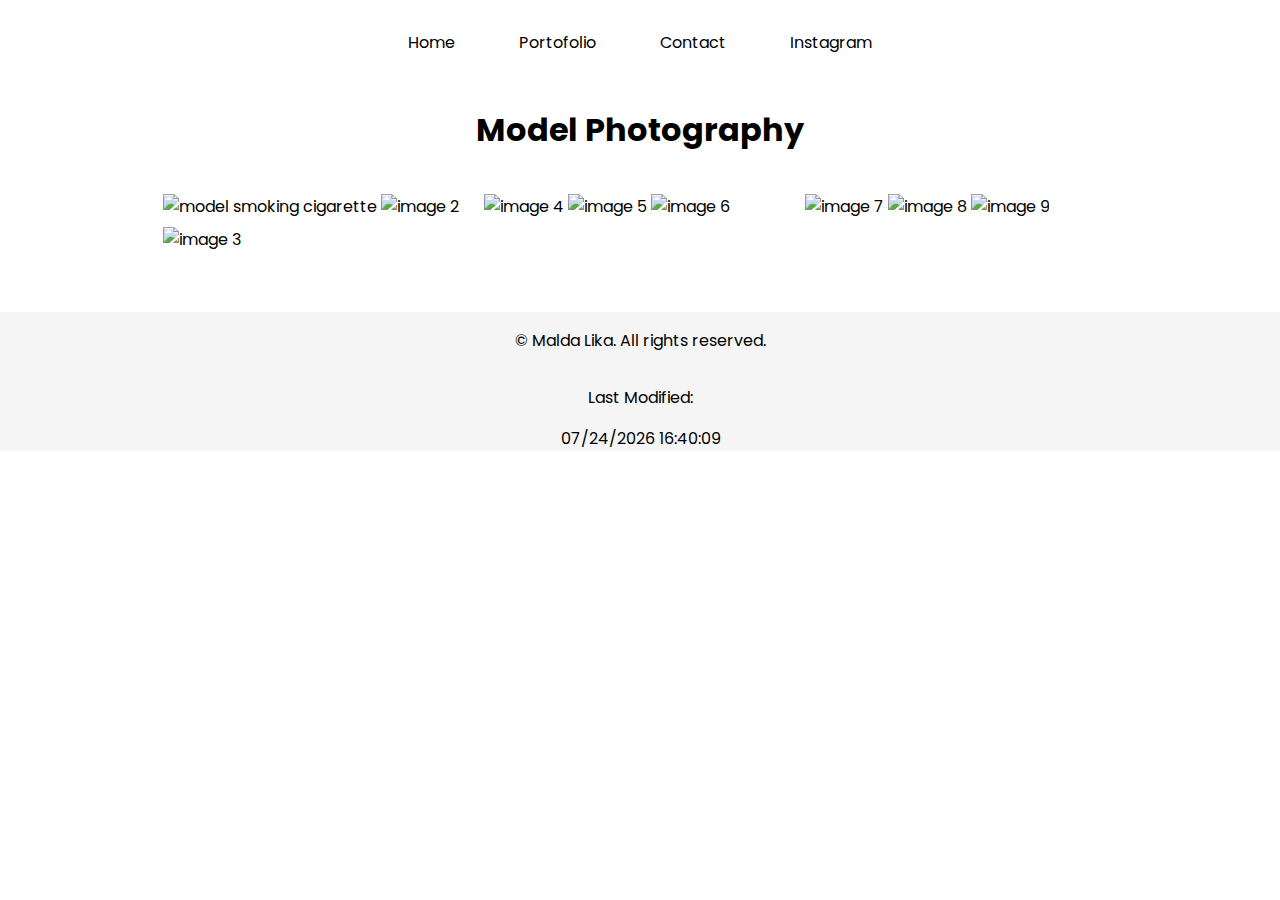
==== modelphotography.html @ 0156e290 "Add files via upload" ====
<!DOCTYPE html>
<html lang="en">

<head>
    <meta charset="UTF-8">
    <meta http-equiv="X-UA-Compatible" content="IE=edge">
    <meta name="viewport" content="width=device-width, initial-scale=1.0">
    <title>Model Photography</title>
    <link rel="stylesheet" href="style.css">
    <link rel="stylesheet" href="stylePrint.css" media="print">
    <link rel="stylesheet" href="styleMobile.css" media="only screen and (max-width:1024px)">
    <link rel="icon" href="images/circle-cropped.png" type="image/png">
</head>

<body>
    <div class="nav-container" id="menu">
        <header>
            <nav id="model-photography">
                <a href="index.html#home">Home</a>
                <a href="index.html#portofolio">Portofolio</a>
                <a href="index.html#contact">Contact</a>
                <a href="https://www.instagram.com/maldalika/" onclick="myfunction()">Instagram</a>
            </nav>
        </header>
    </div>

    <script>
        function myfunction() {
            alert("You will be ridirected to my instgram profile. Follow me if you find my work interesting");
        }
    </script>
    <h1>Model Photography</h1>
    <!--Foto Galleria -->
    <div class="row" id="imagegrid">
        <div class="column">
            <img src="images/klintihands.jpg" alt="model smoking cigarette" class="img">
            <img src="images/mariofront.jpg" alt="image 2" class="img">
            <img src="images/klintiprofile.jpg" alt="image 3" class="img">
        </div>
        <div class="column">
            <img src="images/klintcigfront.jpg" alt="image 4" class="img">
            <img src="images/ilda.jpg" alt="image 5" class="img">
            <img src="images/klintiattention.jpg" alt="image 6" class="img">

        </div>
        <div class="column">
            <img src="images/klinticig.jpg" alt="image 7" class="img">
            <img src="images/marioprofile.jpg" alt="image 8" class="img">
            <img src="images/klintifront.jpg" alt="image 9" class="img">
        </div>

    </div>
    <ol>
        <li> Male Model (Klinti), hands over head.</li>
        <li> Male Model (Klinti), smoking cigarette up close. </li>
        <li> Male Model (Klinti), smoking cigarette. </li>
        <li> Male Model (Mario), front.</li>
        <li> Female Model (Ilda), front.</li>
        <li> Male Model (Mario), profile.</li>
        <li> Male Model (Klinti), profile.</li>
        <li> Male Model (Klinti), front. </li>
        <li> Male Model (Klinti), front up close.</li>
    </ol>
    <footer>
        <p> &#169; Malda Lika. All rights reserved.</p>
        <p>Last Modified:</p>
        <script>
            document.write(document.lastModified)
        </script>
    </footer>

</body>

</html>
---- style.css ----
@import url('https://fonts.googleapis.com/css2?family=Poppins:wght@300;400;700&display=swap');
body,
html {
    height: 100%;
    margin: 0%;
    font-family: 'Poppins', arial;
}

.hero-image {
    background-image: linear-gradient(rgba(0, 0, 0, 0.5), rgba(0, 0, 0, 0.5)), url("images/background.jpg");
    height: 50%;
    background-position: center;
    background-repeat: no-repeat;
    background-size: cover;
    position: relative;
    border-radius: 5px;
}

.hero-text {
    text-align: left;
    position: absolute;
    top: 60%;
    left: 20%;
    transform: translate(-50%, -50%);
    color: white;
    width: auto;
    font-size: small;
}

.hero-image button {
    border: 1px greenyellow solid;
    border-radius: 2px;
    background-color: transparent;
    color: white;
    transition-duration: 0.4s;
    width: 80px;
}

.hero-image button a {
    text-decoration: none;
    color: white;
}

.hero-image button :hover {
    background-color: transparent;
    color: black;
}


/*index menu*/

.hero-image container {
    position: absolute;
    margin: 20px;
    width: auto;
    float: left;
    display: inline-block;
}

.nav-container {
    background-color: transparent;
    overflow: auto;
    white-space: nowrap;
    margin: 0px auto;
}

#indexmenu a {
    display: inline-block;
    color: white;
    text-align: center;
    padding: 30px;
    text-decoration: none;
}

#indexmenu a:hover {
    color: yellowgreen;
}

.nav-container a {
    display: inline-block;
    color: black;
    text-align: center;
    padding: 30px;
    text-decoration: none;
}

.nav-container a:hover {
    color: yellowgreen;
}

h1 {
    text-align: center;
}

#index {
    text-align: left;
}

#explore {
    margin-left: 0px;
}

.box {
    display: flex;
    justify-content: space-around;
    align-items: center;
    flex-direction: row;
}

.box div {
    display: inline-block;
    text-align: center;
    border: 1px solid black;
    padding: 10px;
    margin: 0.5em;
    border-radius: 20px;
    box-sizing: border-box;
}

h2 {
    text-align: center;
}

.foto {
    width: 380px;
}

.fotomodel {
    width: 300px;
}


/*per la contac form per index.html*/

.container {
    display: flex;
    justify-content: space-around;
    align-items: center;
    width: 100%;
    flex-direction: row;
    background-color: whitesmoke;
}

#contact {
    height: 80vh;
    width: 100%;
    margin-top: 2em;
}

form {
    display: flex;
    flex-direction: column;
    justify-content: center;
    align-items: center;
}

input {
    width: 200px;
}

select {
    width: 200px;
}

textarea {
    width: 400px;
    height: 100px;
}

.text {
    text-align: center;
    font-size: larger;
}

.photo {
    border: 1px solid black;
    border-radius: 10px;
    padding: 13px;
}

.row2 {
    justify-content: space-around;
    margin: 3px;
}

#submit {
    background-color: yellowgreen;
    color: white;
    margin: 8px;
}

#submit:hover {
    background-color: transparent;
    color: black;
}

#icon {
    background: url();
    height: 30px;
    width: 30px;
    backface-visibility: visible;
    display: inline-block;
    margin-bottom: -10px;
}

#indexfooter {
    margin-top: 0;
}


/*menu per le altre pagine*/

#menu {
    display: flex;
    justify-content: space-around;
    align-items: center;
    flex-direction: row;
}


/* stile per la galleria "Tour and Places" e "Model Photography*/

.row {
    display: flex;
    flex-wrap: wrap;
    padding: 10px 4px;
    align-self: center;
    margin: 10px;
    float: none;
    justify-content: center;
}


/*creare 3 columns uguale posizionate una vicino all altra*/

.column {
    flex: 25%;
    max-width: 25%;
    padding: 0 4px;
}

.column img {
    margin-top: 8px;
    vertical-align: middle;
    width: 100%;
}

.img:hover {
    transform: scale(1.3);
    cursor: pointer;
}

ol {
    display: none;
}


/*Stile per "Video Projects"*/

#Bani {
    text-align: left;
    margin-left: 100px;
    margin-bottom: -10px;
    font-size: large;
}

#narr {
    text-align: right;
    margin-right: 310px;
    margin-bottom: -10px;
    margin-top: 100px;
    font-size: large;
}

.column1 {
    flex-direction: row;
    justify-content: space-around;
    align-items: center;
    display: flex;
}

.column1 div {
    display: inline-block;
    text-align: left;
    padding: 10px;
    margin: 0.5em;
    box-sizing: border-box;
    width: 100%;
}

.row1 {
    width: 500px;
    flex-direction: row;
}

.row1 p {
    border-radius: 8px;
    border: solid yellowgreen 5px;
    background-color: rgb(184, 245, 61);
    margin: 10px;
    padding: 20px;
    font-size: small;
}

#myVideo {
    width: 500px;
    height: 300px;
}

#myVideo1 {
    width: 600px;
    height: 300px;
}

button {
    border: 1px gray solid;
    border-radius: 2px;
    background-color: greenyellow;
    color: white;
    transition-duration: 0.4s;
    width: 80px;
    margin-left: 30px;
    width: 100px;
    height: 30px;
    cursor: pointer;
}

button:hover {
    background-color: rgb(146, 224, 28);
    cursor: pointer;
}

#playBtn {
    margin-left: 130px;
}

#playBtn1 {
    margin-left: 840px;
}

footer {
    width: 100%;
    background-color: whitesmoke;
    display: flex;
    flex-direction: column;
    align-items: center;
    justify-content: center;
    margin-top: 50px;
}
---- stylePrint.css ----
body,
html {
    color: black;
    background-color: white;
    font-family: serif;
    margin: 0;
    font-size: 14pt;
}

#indexmenu,
#explore,
img.src,
a,
.photo,
.column2,
#menu,
.row,
button,
video {
    display: none;
}

ol {
    display: inline-block;
}

.row1 p {
    border-radius: 8px;
    border: solid black 5px;
    margin: 10px;
    padding: 20px;
    font-size: small;
}

#Bani {
    text-align: right;
    margin-right: 130px;
}

#narr {
    text-align: center;
    margin-left: -50px;
}

.hero-text {
    margin-bottom: 100px;
}

#index {
    color: black;
    text-align: center;
    width: 100%;
    margin-left: 50px;
    margin-top: -200px;
}

#phraseHTML {
    color: black;
    text-align: center;
    width: 100%;
    margin-left: 50px;
}
---- styleMobile.css ----
@import url('https://fonts.googleapis.com/css2?family=Poppins:wght@300;400;700&display=swap');
body,
html {
    height: 100%;
    margin: 0%;
    font-family: 'Poppins', arial;
}

.hero-image {
    background-image: linear-gradient(rgba(0, 0, 0, 0.5), rgba(0, 0, 0, 0.5)), url("images/background.jpg");
    height: 50%;
    background-position: center center;
    background-repeat: no-repeat;
    background-size: cover;
    border-radius: 5px;
    width: 100%;
}

.hero-text {
    text-align: left;
    position: absolute;
    top: 60%;
    left: 20%;
    transform: translate(-50%, -50%);
    color: white;
    width: auto;
    font-size: 12px;
}

.hero-image button {
    border: 1px greenyellow solid;
    border-radius: 2px;
    background-color: transparent;
    color: white;
    transition-duration: 0.4s;
    width: 80px;
}

.hero-image button a {
    text-decoration: none;
    color: white;
}

.hero-image button :hover {
    background-color: transparent;
    color: black;
}


/*index menu*/

.hero-image container {
    position: absolute;
    margin: 20px;
    width: auto;
    float: left;
    display: inline-block;
    height: 80%;
}

.nav-container {
    background-color: transparent;
    overflow: auto;
    white-space: nowrap;
    margin: 0px auto;
}

.nav-container a {
    display: inline-block;
    color: black;
    text-align: center;
    padding: 30px;
    text-decoration: none;
}

#home a {
    font-size: xx-large;
}

.nav-container a:hover {
    color: yellowgreen;
}

#index {
    text-align: center;
}

#explore {
    margin-left: 250px;
}

#phraseHTML {
    margin-left: 130px;
}

#indexmenu a {
    display: inline-block;
    color: white;
    text-align: center;
    padding: 30px;
    text-decoration: none;
}

#indexmenu a:hover {
    color: yellowgreen;
}

.box {
    display: flex;
    justify-content: space-around;
    align-items: center;
    flex-direction: row;
    width: 100%;
}

.box div {
    display: block;
    text-align: center;
    border: 1px solid black;
    padding: 10px;
    margin: 0.5em;
    border-radius: 20px;
    box-sizing: border-box;
    z-index: 2;
    width: 30%
}

.foto {
    width: 280px;
}

.fotomodel {
    width: 200px;
}


/* menu per le altre 3 pagine*/

#menu #tour-photography,
#menu #model-photography,
#home {
    display: inline-block;
    justify-content: space-around;
    align-items: center;
    flex-direction: row;
    width: 100%;
    font-size: 9px;
}


/*stile per le gallerie di immagini "Model Photography" e "Tour and places"*/

.img:hover {
    transform: scale(1.3);
    cursor: pointer;
}

.column1 {
    flex-direction: row;
    justify-content: space-around;
    align-items: center;
    display: inline-block;
    width: 100%;
}

.column1 div {
    display: inline-block;
    text-align: left;
    padding: 2px;
    margin: 0.5em;
    box-sizing: border-box;
}

.row1 {
    width: 300px;
    flex-direction: row;
}

.row1 p {
    border-radius: 8px;
    border: solid yellowgreen 5px;
    background-color: rgb(184, 245, 61);
    margin: 10px;
    padding: 20px;
    font-size: small;
    width: 280px;
}

#myVideo {
    width: 300px;
    height: 180px;
    margin-left: 20px;
}

#myVideo1 {
    width: 350px;
    height: 150px;
}

#narr {
    text-align: center;
    margin-right: 90px;
    margin-bottom: -10px;
    margin-top: 100px;
    font-size: large;
}

button {
    border: 1px gray solid;
    border-radius: 2px;
    background-color: greenyellow;
    color: white;
    transition-duration: 0.4s;
    width: 80px;
    margin-left: 30px;
    width: 100px;
    height: 30px;
    cursor: pointer;
}

button:hover {
    background-color: rgb(146, 224, 28);
    cursor: pointer;
}

#playBtn1 {
    margin-left: 70px;
}

#playBtn {
    margin-left: 90px;
}

ol {
    display: none;
}
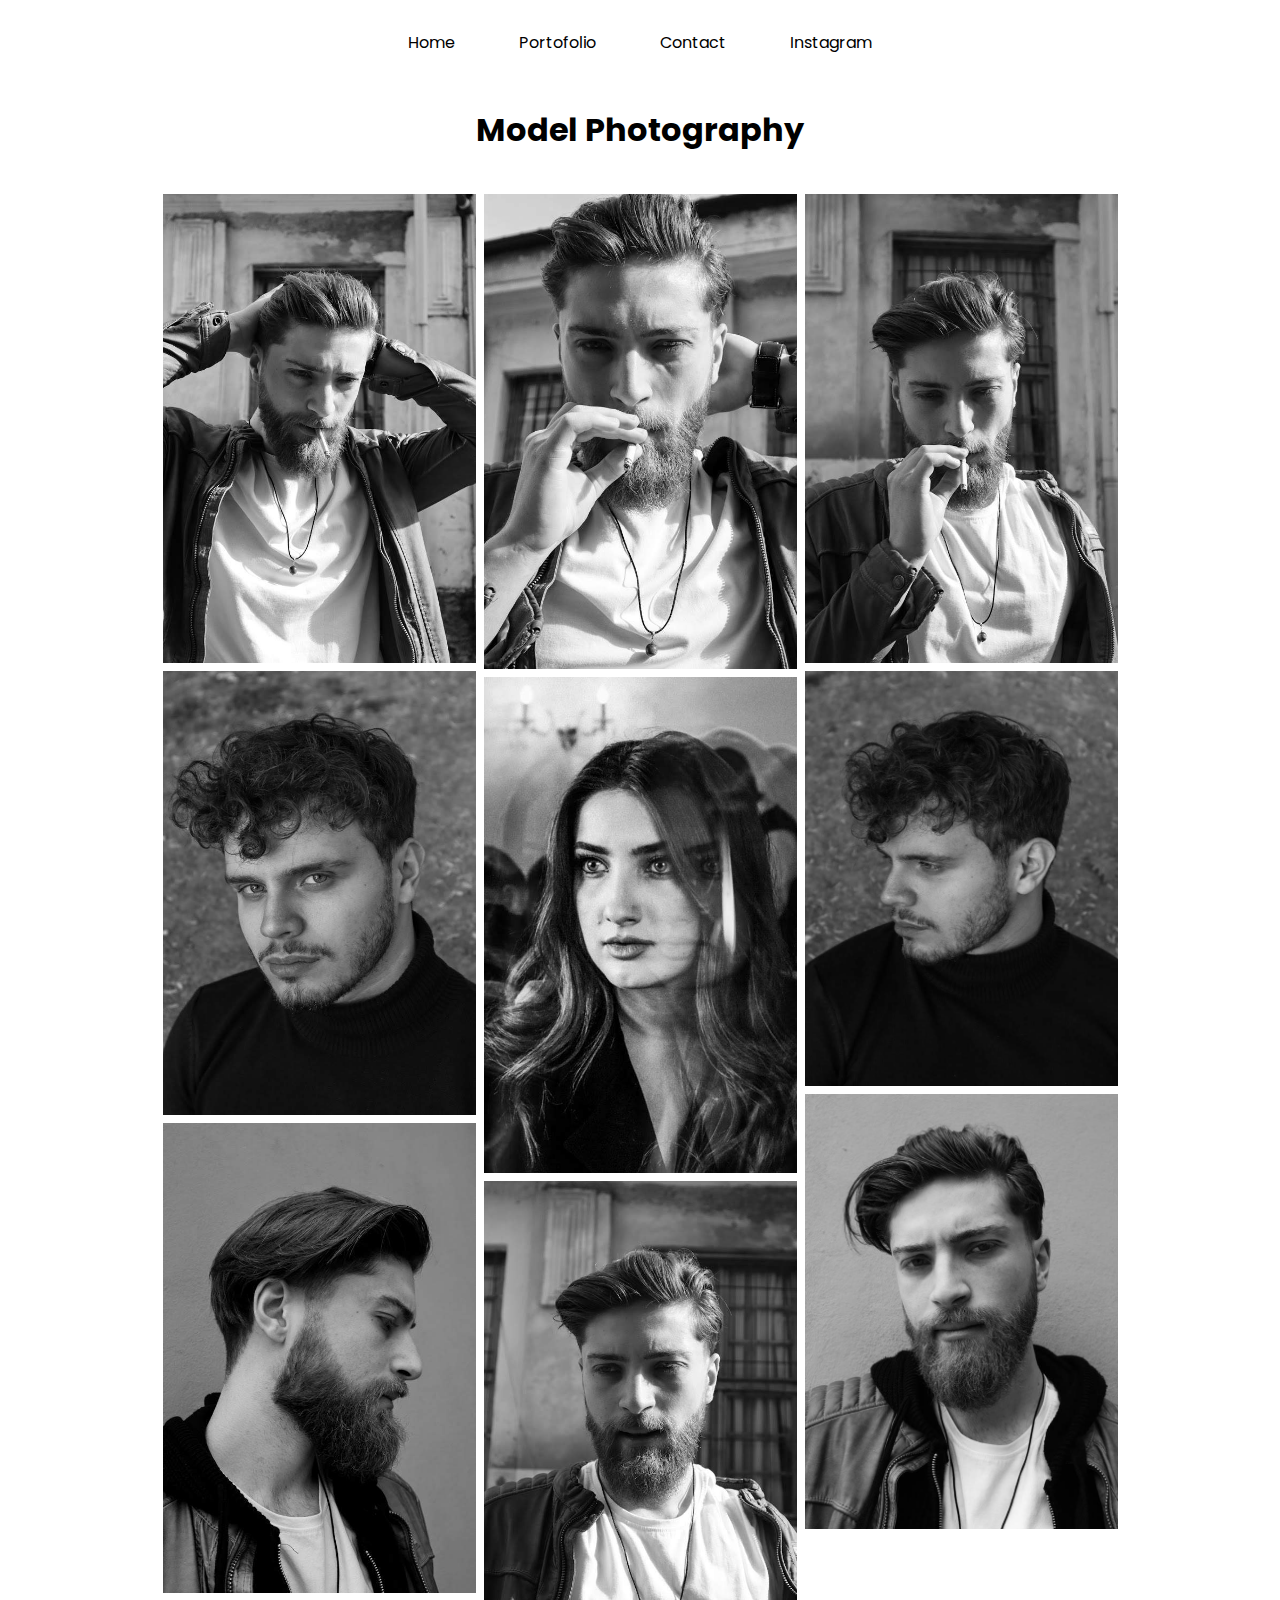
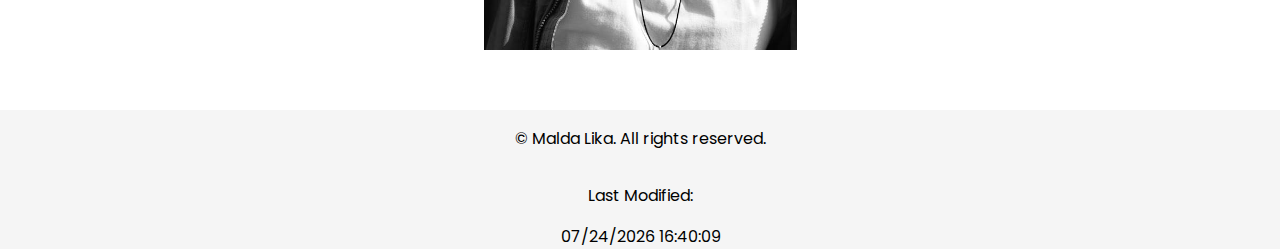
==== commit 369abcf4: "Update modelphotography.html" ====
--- a/modelphotography.html
+++ b/modelphotography.html
@@ -26,7 +26,7 @@
 
     <script>
         function myfunction() {
-            alert("You will be ridirected to my instgram profile. Follow me if you find my work interesting");
+            alert("You will be redirected to my instgram profile. Follow me if you find my work interesting");
         }
     </script>
     <h1>Model Photography</h1>
@@ -71,4 +71,4 @@
 
 </body>
 
-</html>+</html>
